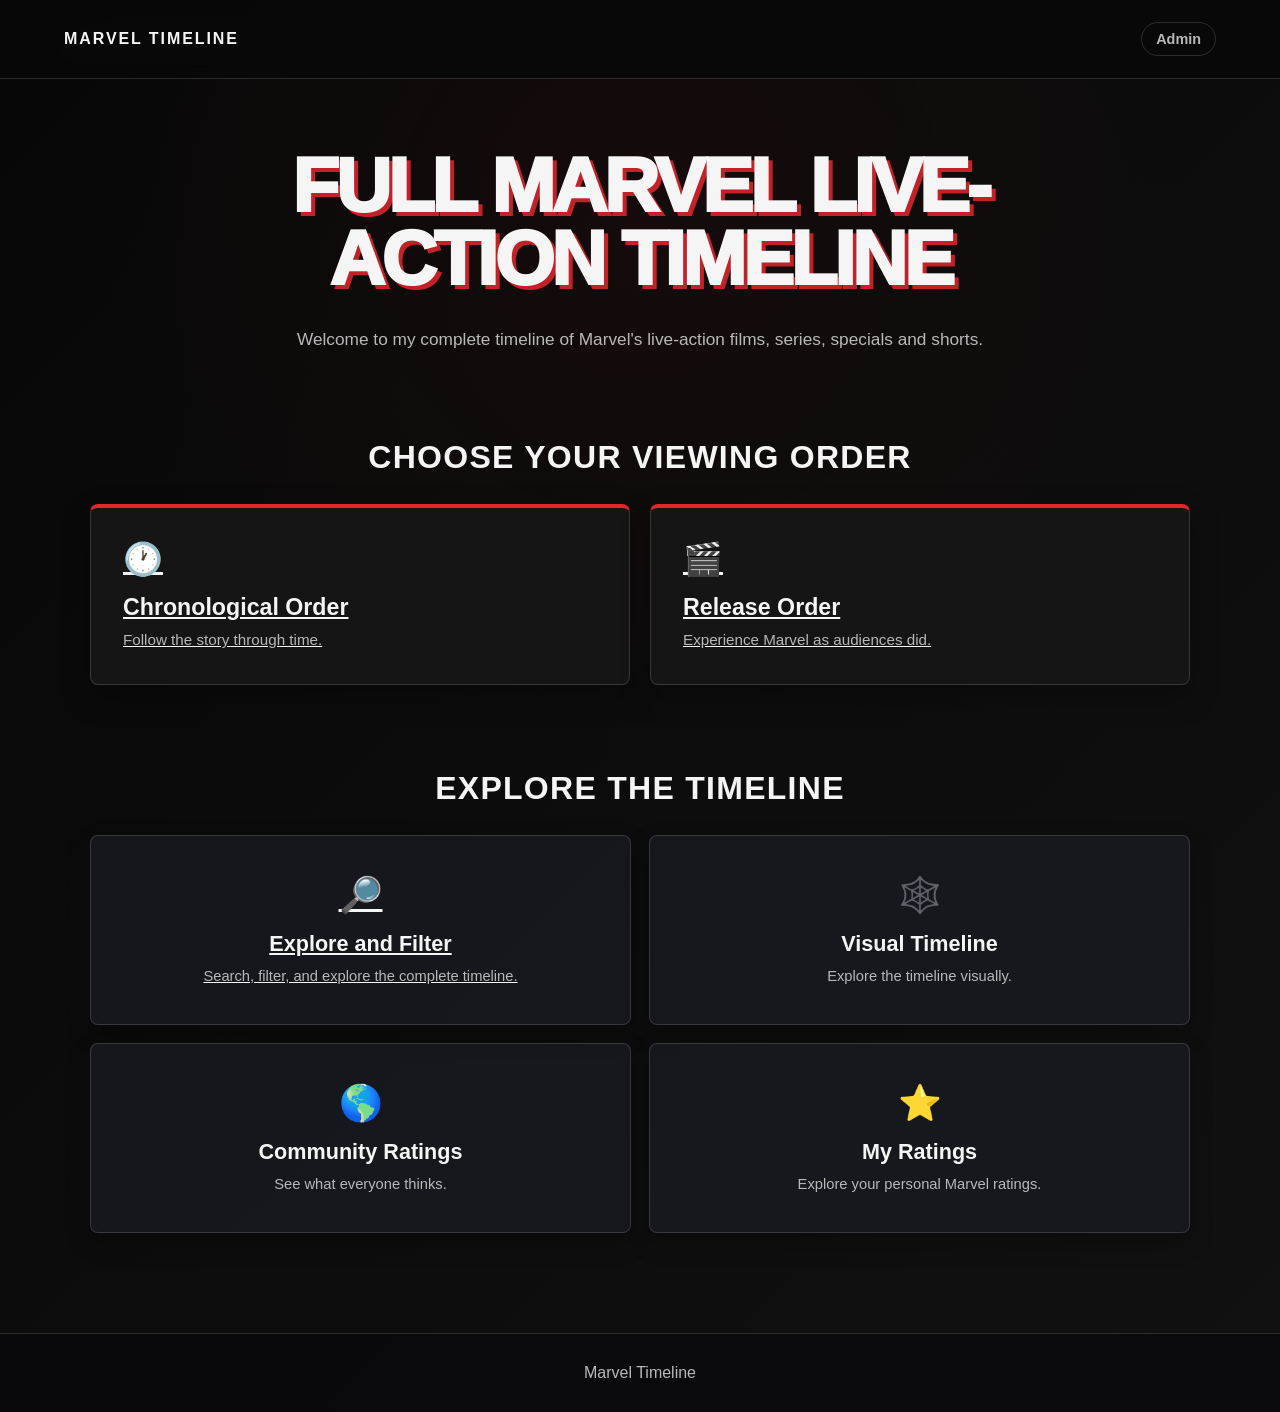
==== index.html @ d2a4a8f6 "Update destination card text and icon" ====
<!DOCTYPE html>
<html lang="en">
<head>
    <meta charset="UTF-8">
    <meta name="viewport" content="width=device-width, initial-scale=1.0">

    <link rel="stylesheet" href="styles.css">

    <title>Full Marvel Live-Action Timeline</title>
</head>

<body>

    <header class="site-header">
        <a href="index.html" class="site-logo">
            MARVEL TIMELINE
        </a>

        <a href="#" class="admin-link">
            Admin
        </a>
    </header>


    <main>

        <!-- Landing page introduction -->

        <section class="landing-intro">

            <h1>
                FULL MARVEL LIVE-ACTION TIMELINE
            </h1>

            <p class="intro-text">
                Welcome to my complete timeline of Marvel's live-action
                films, series, specials and shorts.
            </p>

        </section>


        <!-- Viewing order selection -->

        <section class="order-selection">

            <h2>
                Choose your viewing order
            </h2>

            <div class="order-options">

                <a href="chronological.html" class="order-card">

                    <span class="order-icon">
                        🕐
                    </span>

                    <span class="order-title">
                        Chronological Order
                    </span>

                    <span class="order-description">
                        Follow the story through time.
                    </span>

                </a>


                <a href="release.html" class="order-card">

    <span class="order-icon">
        🎬
    </span>

    <span class="order-title">
        Release Order
    </span>

    <span class="order-description">
        Experience Marvel as audiences did.
    </span>

</a>
            </div>

        </section>


        <!-- Main sections -->

        <section class="destination-section">

            <h2>
                Explore the timeline
            </h2>


            <div class="destination-grid">

                <a href="full-timeline.html" class="destination-card">

    <span class="destination-icon">
        🔎
    </span>

    <span class="destination-title">
        Explore and Filter
    </span>

    <span class="destination-description">
        Search, filter, and explore the complete timeline.
    </span>

</a>

                <button class="destination-card" data-section="visual-timeline">

                    <span class="destination-icon">
                        🕸️
                    </span>

                    <span class="destination-title">
                        Visual Timeline
                    </span>

                    <span class="destination-description">
                        Explore the timeline visually.
                    </span>

                </button>


                <button class="destination-card" data-section="community-ratings">

                    <span class="destination-icon">
                        🌎
                    </span>

                    <span class="destination-title">
                        Community Ratings
                    </span>

                    <span class="destination-description">
                        See what everyone thinks.
                    </span>

                </button>


                <button class="destination-card" data-section="my-ratings">

                    <span class="destination-icon">
                        ⭐
                    </span>

                    <span class="destination-title">
                        My Ratings
                    </span>

                    <span class="destination-description">
                        Explore your personal Marvel ratings.
                    </span>

                </button>

            </div>

        </section>

    </main>


    <footer class="site-footer">

        <p>
            Marvel Timeline
        </p>

    </footer>


    <script src="app.js"></script>

</body>
</html>
---- styles.css ----
/* ============================================================
   MARVEL TIMELINE V2
   COMPLETE LAYOUT RESET
   ============================================================ */


/* ============================================================
   1. GLOBAL VARIABLES
   ============================================================ */

:root {
    --background: #080808;
    --background-light: #111111;
    --panel: #151515;
    --panel-light: #1c1c1c;

    --text: #f5f5f5;
    --muted: #b8b8b8;

    --accent: #e3262e;
    --accent-dark: #a9141b;

    --gold: #f1c75b;

    --border: rgba(255, 255, 255, 0.14);
}


/* ============================================================
   2. RESET
   ============================================================ */

* {
    box-sizing: border-box;
}

html {
    scroll-behavior: smooth;
    background: var(--background);
}

body {
    margin: 0;
    min-height: 100vh;

    font-family:
        Arial,
        Helvetica,
        sans-serif;

    color: var(--text);

    background:
        radial-gradient(
            circle at 50% 15%,
            rgba(120, 20, 25, 0.10),
            transparent 40%
        ),
        linear-gradient(
            135deg,
            #070707,
            #111111
        );

    overflow-x: hidden;
}


/* ============================================================
   3. SUBTLE BACKGROUND TEXTURE
   ============================================================ */

body::before {
    content: "";

    position: fixed;
    inset: 0;

    background-image:
        radial-gradient(
            rgba(255, 255, 255, 0.07) 1px,
            transparent 1px
        );

    background-size: 8px 8px;

    opacity: 0.18;

    pointer-events: none;

    z-index: -2;
}

body::after {
    content: "";

    position: fixed;

    width: 900px;
    height: 900px;

    top: -350px;
    right: -300px;

    background:
        repeating-conic-gradient(
            from 0deg,
            rgba(227, 38, 46, 0.08) 0deg 8deg,
            transparent 8deg 16deg
        );

    border-radius: 50%;

    pointer-events: none;

    z-index: -1;
}


/* ============================================================
   4. HEADER
   ============================================================ */

.site-header {
    width: 100%;

    padding:
        22px
        clamp(24px, 5vw, 80px);

    display: flex;
    align-items: center;
    justify-content: space-between;

    border-bottom: 1px solid var(--border);

    background: rgba(8, 8, 8, 0.88);

    backdrop-filter: blur(10px);
    -webkit-backdrop-filter: blur(10px);
}

.site-logo {
    color: var(--text);

    text-decoration: none;

    font-size: 1rem;
    font-weight: 900;

    letter-spacing: 0.12em;

    transition:
        color 0.2s ease;
}

.site-logo:hover {
    color: var(--accent);
}

.admin-link {
    color: var(--muted);

    text-decoration: none;

    font-size: 0.9rem;
    font-weight: 700;

    padding: 8px 14px;

    border: 1px solid var(--border);
    border-radius: 999px;

    transition:
        background 0.2s ease,
        color 0.2s ease,
        border-color 0.2s ease;
}

.admin-link:hover {
    color: var(--text);

    background: var(--accent);

    border-color: var(--accent);
}


/* ============================================================
   5. MAIN PAGE CONTAINER
   ============================================================ */

main {
    width: min(1100px, calc(100% - 48px));

    margin: 0 auto;

    padding:
        70px
        0
        100px;
}


/* ============================================================
   6. LANDING INTRO
   ============================================================ */

.landing-intro {
    max-width: 900px;

    margin: 0 auto;

    text-align: center;
}

.landing-intro h1 {
    margin: 0;

    font-size:
        clamp(
            2.4rem,
            6vw,
            5.5rem
        );

    line-height: 0.95;

    font-weight: 950;

    letter-spacing: -0.045em;

    text-transform: uppercase;

    text-shadow:
        4px 4px 0 rgba(227, 38, 46, 0.85);
}

.intro-text {
    max-width: 720px;

    margin:
        30px
        auto
        0;

    color: var(--muted);

    font-size: 1.08rem;

    line-height: 1.7;
}


/* ============================================================
   7. SECTION HEADINGS
   ============================================================ */

.order-selection,
.destination-section {
    margin-top: 85px;
}

.order-selection h2,
.destination-section h2 {
    margin:
        0
        0
        28px;

    text-align: center;

    font-size:
        clamp(
            1.5rem,
            3vw,
            2rem
        );

    text-transform: uppercase;

    letter-spacing: 0.04em;
}


/* ============================================================
   8. ORDER OPTIONS
   ============================================================ */

.order-options {
    display: grid;

    grid-template-columns:
        repeat(2, minmax(0, 1fr));

    gap: 20px;
}

.order-card {
    min-height: 180px;

    padding: 32px;

    display: flex;
    flex-direction: column;

    align-items: flex-start;
    justify-content: center;

    text-align: left;

    color: var(--text);

    background: var(--panel);

    border: 1px solid var(--border);
    border-top: 4px solid var(--accent);

    border-radius: 8px;

    cursor: pointer;

    box-shadow:
        0 12px 30px rgba(0, 0, 0, 0.28);

    transition:
        transform 0.2s ease,
        background 0.2s ease,
        border-color 0.2s ease;
}

.order-card:hover {
    transform: translateY(-5px);

    background: var(--panel-light);

    border-color: var(--accent);
}

.order-icon {
    font-size: 2rem;

    margin-bottom: 16px;
}

.order-title {
    font-size: 1.45rem;

    font-weight: 900;
}

.order-description {
    margin-top: 8px;

    color: var(--muted);

    font-size: 0.95rem;

    line-height: 1.5;
}


/* ============================================================
   9. DESTINATION GRID
   ============================================================ */

.destination-grid {
    display: grid;

    grid-template-columns:
        repeat(2, minmax(0, 1fr));

    gap: 18px;
}

.destination-card {
    min-height: 190px;

    padding: 30px;

    display: flex;
    flex-direction: column;

    align-items: center;
    justify-content: center;

    text-align: center;

    color: var(--text);

    background: rgba(23, 25, 32, 0.92);

    border: 1px solid var(--border);

    border-radius: 8px;

    cursor: pointer;

    box-shadow:
        0 10px 25px rgba(0, 0, 0, 0.24);

    transition:
        transform 0.2s ease,
        background 0.2s ease,
        border-color 0.2s ease;
}

.destination-card:hover {
    transform: translateY(-5px);

    background: var(--panel-light);

    border-color:
        rgba(241, 199, 91, 0.7);
}

.destination-icon {
    font-size: 2.2rem;

    margin-bottom: 15px;
}

.destination-title {
    font-size: 1.35rem;

    font-weight: 900;
}

.destination-description {
    margin-top: 8px;

    color: var(--muted);

    font-size: 0.92rem;

    line-height: 1.5;
}


/* ============================================================
   10. TIMELINE ENTRY
   ============================================================ */

/*
   DESKTOP:
   ┌─────────────────┬─────────────────────────────┐
   │                 │ TITLE                       │
   │     POSTER      │ SET                          │
   │                 │ RELEASED                     │
   │                 │ STUDIO • UNIVERSE            │
   │                 │ RATING                       │
   │                 │ OVERVIEW BUTTON              │
   └─────────────────┴─────────────────────────────┘

   MOBILE:
   TITLE
   POSTER
   INFO
   GAP
   TITLE
   POSTER
   INFO
*/


.timeline-entry {
    width: 100%;
    display: grid;

    grid-template-columns: 220px minmax(0, 1fr);
    grid-template-rows: auto auto;

    column-gap: 55px;

    align-items: start;
    align-content: start;

    margin-bottom: 75px;
}


/* ============================================================
   11. TIMELINE TITLE
   ============================================================ */

.timeline-title {
    grid-column: 2;
    grid-row: 1;

    margin: 0 0 16px;

    font-size:
        clamp(
            1.7rem,
            3vw,
            2.2rem
        );

    line-height: 1.1;

    font-weight: 700;
}


/* ============================================================
   12. TIMELINE POSTER
   ============================================================ */

.timeline-entry .timeline-poster {
    grid-column: 1;
    grid-row: 1 / span 2;

    width: 220px;
    max-width: 220px;

    height: auto;

    display: block;

    margin: 0;

    border-radius: 6px;

    box-shadow:
        0 10px 30px rgba(0, 0, 0, 0.45);

    object-fit: cover;
}


/* ============================================================
   13. TIMELINE INFO
   ============================================================ */

.timeline-entry .timeline-info {
    grid-column: 2;
    grid-row: 2;

    width: 100%;

    margin: 0;

    min-width: 0;
}


/* ============================================================
   14. TIMELINE META / INFORMATION
   ============================================================ */

.timeline-info p {
    margin: 0 0 14px;

    color: var(--text);

    font-size: 1rem;

    line-height: 1.45;
}

.timeline-info strong {
    color: var(--text);
}


/* ============================================================
   15. RATING
   ============================================================ */

.timeline-rating {
    display: flex;

    align-items: center;

    gap: 8px;

    margin:
        8px
        0
        16px;

    font-size: 1rem;
}

.timeline-rating .star,
.timeline-rating span:first-child {
    color: var(--gold);
}


/* ============================================================
   16. OVERVIEW BUTTON
   ============================================================ */

.overview-toggle {
    display: inline-flex;

    align-items: center;

    gap: 5px;

    padding:
        7px
        12px;

    margin-top: 2px;

    color: var(--text);

    background: transparent;

    border:
        1px solid
        rgba(255, 255, 255, 0.25);

    border-radius: 6px;

    font-size: 14px;

    cursor: pointer;

    transition:
        background 0.2s ease,
        border-color 0.2s ease,
        transform 0.2s ease;
}

.overview-toggle:hover {
    background:
        rgba(255, 255, 255, 0.08);

    border-color:
        rgba(255, 255, 255, 0.6);
}

.overview-toggle:active {
    transform: scale(0.97);
}


/* ============================================================
   17. OVERVIEW / DESCRIPTION
   ============================================================ */

/*
   The overview must NOT occupy space until opened.

   These selectors cover the common overview containers
   used by the timeline without changing the JavaScript.
*/

.timeline-overview,
.overview,
.overview-content,
.timeline-description {
    margin-top: 14px;

    color: var(--muted);

    font-size: 0.95rem;

    line-height: 1.55;
}


/*
   If the overview uses the HTML hidden attribute,
   keep it hidden.
*/

.timeline-overview[hidden],
.overview[hidden],
.overview-content[hidden],
.timeline-description[hidden] {
    display: none;
}


/* ============================================================
   18. FOOTER
   ============================================================ */

.site-footer {
    padding:
        30px
        20px;

    text-align: center;

    color: var(--muted);

    border-top:
        1px solid
        var(--border);

    background:
        rgba(8, 9, 13, 0.75);
}

.site-footer p {
    margin: 0;
}


/* ============================================================
   19. GENERAL IMAGE SAFETY
   ============================================================ */

img {
    max-width: 100%;
}


/* Full Timeline spacing */

.full-timeline-content {
    margin-top: 40px;
}

.timeline-switch {
    display: flex;
    gap: 10px;
    margin-top: 18px;
}

.timeline-switch button {
    background: transparent;
    color: var(--text);

    border: 1px solid var(--border);
    border-radius: 8px;

    padding: 8px 14px;

    font-size: 1rem;
    font-family: inherit;

    cursor: pointer;

    transition:
        background 0.2s ease,
        color 0.2s ease,
        border-color 0.2s ease;
}

.timeline-switch button:hover {
    background: var(--accent);
    color: var(--text);
    border-color: var(--accent);
}

/* ============================================================
   20. TABLET
   ============================================================ */

@media (max-width: 900px) {

    main {
        width:
            min(
                100% - 40px,
                760px
            );

        padding:
            55px
            0
            80px;
    }

    .timeline-entry {
        grid-template-columns:
            190px
            minmax(0, 1fr);

        column-gap: 35px;
    }

    .timeline-entry .timeline-poster {
        width: 190px;
        max-width: 190px;
    }

}


/* ============================================================
   21. MOBILE
   ============================================================ */

@media (max-width: 700px) {

    /*
       MOBILE IS COMPLETELY SEPARATE FROM DESKTOP.

       We intentionally destroy the desktop two-column
       structure here instead of trying to shrink it.
    */

    .site-header {
        padding:
            18px
            5%;
    }

    .site-logo {
        font-size: 0.9rem;
    }

    .admin-link {
        font-size: 0.8rem;

        padding:
            7px
            11px;
    }


    /* ---------------- MAIN ---------------- */

    main {
        width: 100%;

        padding:
            55px
            7%
            80px;
    }


    /* ---------------- INTRO ---------------- */

    .landing-intro {
        width: 100%;
    }

    .landing-intro h1 {
        font-size:
            clamp(
                2.2rem,
                12vw,
                4rem
            );
    }

    .intro-text {
        font-size: 1rem;

        line-height: 1.6;
    }


    /* ---------------- SECTIONS ---------------- */

    .order-selection,
    .destination-section {
        margin-top: 60px;
    }


    /* ---------------- CARDS ---------------- */

    .order-options,
    .destination-grid {
        grid-template-columns: 1fr;
    }


    /* ---------------- TIMELINE ---------------- */

    .timeline-entry {
        display: flex;

        flex-direction: column;

        width: 100%;

        gap: 0;

        margin-bottom: 90px;
    }


    /*
       TITLE FIRST
    */

    .timeline-title {
        order: 1;

        width: 100%;

        margin:
            0
            0
            24px;

        font-size:
            clamp(
                1.6rem,
                7vw,
                2rem
            );

        line-height: 1.1;
    }


    /*
       POSTER SECOND
    */

    .timeline-entry .timeline-poster {
        order: 2;

        width: min(
            260px,
            100%
        );

        max-width: 260px;

        height: auto;

        margin:
            0
            auto
            28px;
    }


    /*
       INFO THIRD
    */

    .timeline-entry .timeline-info {
        order: 3;

        width: 100%;

        margin: 0;
    }


    /*
       Keep the information readable on phones.
    */

    .timeline-info p {
        font-size: 1rem;

        line-height: 1.5;

        margin-bottom: 14px;
    }


    /*
       Overview stays underneath the button when opened.
    */

    .overview-toggle {
        margin-top: 2px;
    }


    /*
       Make sure nothing from the desktop grid
       can create horizontal overflow.
    */

    .timeline-entry,
    .timeline-title,
    .timeline-info {
        min-width: 0;

        max-width: 100%;
    }

}


/* ============================================================
   22. SMALL MOBILE
   ============================================================ */

@media (max-width: 450px) {

    main {
        padding:
            45px
            6%
            70px;
    }

    .site-header {
        padding:
            16px
            6%;
    }

    .landing-intro h1 {
        font-size:
            clamp(
                2rem,
                12vw,
                3.2rem
            );
    }

    .timeline-entry {
        margin-bottom: 80px;
    }

    .timeline-entry .timeline-poster {
        width: 240px;
        max-width: 85vw;
    }

    .timeline-title {
        font-size: 1.55rem;
    }

}


/* ============================================================
   23. VERY SMALL SCREENS
   ============================================================ */

@media (max-width: 360px) {

    main {
        padding-left: 5%;
        padding-right: 5%;
    }

    .timeline-entry .timeline-poster {
        width: 220px;
    }

    .timeline-title {
        font-size: 1.45rem;
    }

}


/* ============================================================
   24. ACCESSIBILITY
   ============================================================ */

button:focus-visible,
a:focus-visible {
    outline:
        2px solid
        var(--accent);

    outline-offset: 3px;
}


/* ============================================================
   25. REDUCE MOTION
   ============================================================ */

@media (prefers-reduced-motion: reduce) {

    *,
    *::before,
    *::after {
        scroll-behavior: auto !important;

        transition: none !important;

        animation: none !important;
    }

}
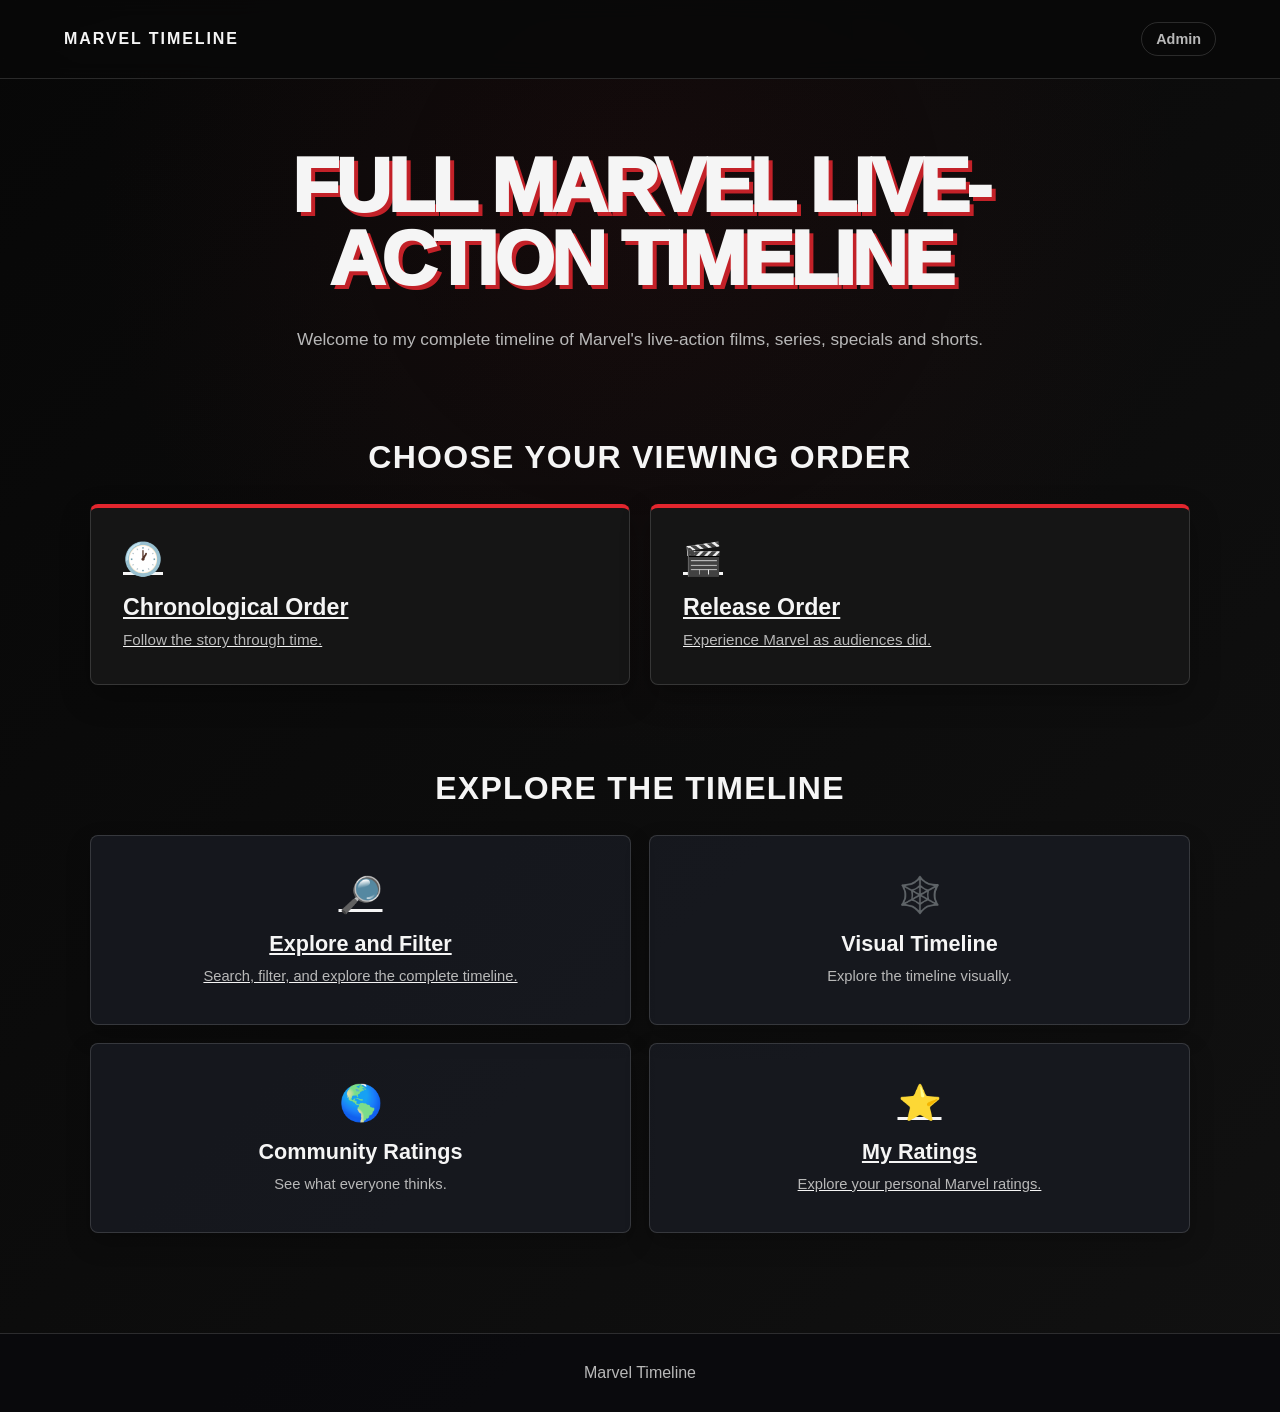
==== commit de8fa153: "Refactor button to link for My Ratings section" ====
--- a/index.html
+++ b/index.html
@@ -148,23 +148,21 @@
                 </button>
 
 
-                <button class="destination-card" data-section="my-ratings">
+                <a href="my-ratings.html" class="destination-card">
 
-                    <span class="destination-icon">
-                        ⭐
-                    </span>
+    <span class="destination-icon">
+        ⭐
+    </span>
 
-                    <span class="destination-title">
-                        My Ratings
-                    </span>
+    <span class="destination-title">
+        My Ratings
+    </span>
 
-                    <span class="destination-description">
-                        Explore your personal Marvel ratings.
-                    </span>
+    <span class="destination-description">
+        Explore your personal Marvel ratings.
+    </span>
 
-                </button>
-
-            </div>
+</a>
 
         </section>
 
--- a/styles.css
+++ b/styles.css
@@ -467,7 +467,7 @@
     width: 100%;
     display: grid;
 
-    grid-template-columns: 220px minmax(0, 1fr);
+    grid-template-columns: 360px minmax(0, 1fr);
     grid-template-rows: auto auto;
 
     column-gap: 55px;
@@ -510,8 +510,8 @@
     grid-column: 1;
     grid-row: 1 / span 2;
 
-    width: 220px;
-    max-width: 220px;
+    width: 360px;
+    max-width: 360px;
 
     height: auto;
 
@@ -711,7 +711,10 @@
 }
 
 
-/* Full Timeline spacing */
+
+/* ============================================================
+   FULL TIMELINE
+   ============================================================ */
 
 .full-timeline-content {
     margin-top: 40px;
@@ -724,55 +727,196 @@
 }
 
 .timeline-switch button {
+    height: 58px;
+    padding: 0 22px;
+    background: #111111;
+    color: #ffffff;
+    border: 1px solid #444444;
+    border-radius: 14px;
+    font-size: 18px;
+    font-family: inherit;
+    font-weight: 600;
+    cursor: pointer;
+    transition: background 0.2s ease, border-color 0.2s ease, box-shadow 0.2s ease;
+}
+
+.timeline-switch button:hover {
+    background: #9b4dff;
+    border-color: #9b4dff;
+    box-shadow: 0 0 12px rgba(155, 77, 255, 0.15);
+}
+
+/* Search and filters */
+.timeline-search,
+.timeline-filter {
+    display: inline-flex;
+    flex-direction: column;
+    gap: 8px;
+    margin-top: 20px;
+    margin-right: 14px;
+    vertical-align: top;
+}
+
+.timeline-search label,
+.timeline-filter label {
+    font-size: 18px;
+    color: #ffffff;
+}
+
+.timeline-search input,
+.timeline-filter select {
+    height: 58px;
+    box-sizing: border-box;
+    padding: 0 18px;
+    background: #111111;
+    color: #ffffff;
+    border: 1px solid #444444;
+    border-radius: 14px;
+    font-size: 18px;
+    font-family: inherit;
+    outline: none;
+    transition: border-color 0.2s ease, box-shadow 0.2s ease;
+}
+
+.timeline-search input {
+    width: 360px;
+    cursor: text;
+}
+
+.timeline-filter select {
+    width: 270px;
+    cursor: pointer;
+}
+
+.timeline-search input::placeholder {
+    color: #999999;
+}
+
+.timeline-search input:focus,
+.timeline-filter select:focus {
+    border-color: #9b4dff;
+    box-shadow: 0 0 0 2px rgba(155, 77, 255, 0.15);
+}
+
+/* Results count */
+#timeline-count {
+    margin-top: 28px;
+    margin-bottom: 18px;
+    font-size: 20px;
+    color: #ffffff;
+}
+
+#timeline-count::after {
+    content: "";
+    display: block;
+    width: 100%;
+    height: 2px;
+    margin-top: 22px;
+    background: #9b4dff;
+}
+
+/* Desktop timeline */
+.timeline-entry {
+    width: 100%;
+    display: grid;
+    grid-template-columns: 360px minmax(0, 1fr);
+    grid-template-rows: auto 1fr;
+    column-gap: 65px;
+    margin-top: 32px;
+    margin-bottom: 55px;
+    align-items: start;
+}
+
+.timeline-entry .timeline-poster {
+    grid-column: 1;
+    grid-row: 1 / 3;
+    width: 360px;
+    max-width: 360px;
+    height: auto;
+    display: block;
+    margin: 0;
+    border-radius: 14px;
+    box-shadow: 0 10px 30px rgba(0, 0, 0, 0.45);
+    object-fit: cover;
+}
+
+.timeline-title {
+    grid-column: 2;
+    grid-row: 1;
+    margin: 8px 0 30px;
+    font-size: 42px;
+    line-height: 1.1;
+    font-weight: 700;
+    color: #ffffff;
+}
+
+.timeline-info {
+    grid-column: 2;
+    grid-row: 2;
+    width: 100%;
+    min-width: 0;
+    margin: 0;
+    font-size: 20px;
+    color: #ffffff;
+}
+
+.timeline-info p {
+    margin: 0 0 16px;
+    line-height: 1.45;
+}
+
+/* Overview */
+.overview-toggle {
+    display: inline-flex;
+    align-items: center;
+    gap: 5px;
+    padding: 11px 24px;
+    margin-top: -4px;
     background: transparent;
-    color: var(--text);
-
-    border: 1px solid var(--border);
-    border-radius: 8px;
-
-    padding: 8px 14px;
-
-    font-size: 1rem;
+    color: #b56cff;
+    border: 1px solid #9b4dff;
+    border-radius: 12px;
+    font-size: 18px;
     font-family: inherit;
-
     cursor: pointer;
-
-    transition:
-        background 0.2s ease,
-        color 0.2s ease,
-        border-color 0.2s ease;
-}
-
-.timeline-switch button:hover {
-    background: var(--accent);
-    color: var(--text);
-    border-color: var(--accent);
-}
-
-/* ============================================================
-   20. TABLET
-   ============================================================ */
-
+    transition: background 0.2s ease, color 0.2s ease, box-shadow 0.2s ease;
+}
+
+.overview-toggle:hover {
+    background: rgba(155, 77, 255, 0.12);
+    box-shadow: 0 0 12px rgba(155, 77, 255, 0.15);
+}
+
+.overview-toggle:active {
+    transform: scale(0.97);
+}
+
+.timeline-overview,
+.overview,
+.overview-content,
+.timeline-description {
+    margin-top: 14px;
+    color: var(--muted);
+    font-size: 0.95rem;
+    line-height: 1.55;
+}
+
+.timeline-overview[hidden],
+.overview[hidden],
+.overview-content[hidden],
+.timeline-description[hidden] {
+    display: none;
+}
+
+/* Tablet */
 @media (max-width: 900px) {
-
     main {
-        width:
-            min(
-                100% - 40px,
-                760px
-            );
-
-        padding:
-            55px
-            0
-            80px;
+        width: min(100% - 40px, 760px);
+        padding: 55px 0 80px;
     }
 
     .timeline-entry {
-        grid-template-columns:
-            190px
-            minmax(0, 1fr);
-
+        grid-template-columns: 190px minmax(0, 1fr);
         column-gap: 35px;
     }
 
@@ -780,27 +924,12 @@
         width: 190px;
         max-width: 190px;
     }
-
-}
-
-
-/* ============================================================
-   21. MOBILE
-   ============================================================ */
-
+}
+
+/* Mobile */
 @media (max-width: 700px) {
-
-    /*
-       MOBILE IS COMPLETELY SEPARATE FROM DESKTOP.
-
-       We intentionally destroy the desktop two-column
-       structure here instead of trying to shrink it.
-    */
-
     .site-header {
-        padding:
-            18px
-            5%;
+        padding: 18px 5%;
     }
 
     .site-logo {
@@ -809,203 +938,105 @@
 
     .admin-link {
         font-size: 0.8rem;
-
-        padding:
-            7px
-            11px;
-    }
-
-
-    /* ---------------- MAIN ---------------- */
+        padding: 7px 11px;
+    }
 
     main {
         width: 100%;
-
-        padding:
-            55px
-            7%
-            80px;
-    }
-
-
-    /* ---------------- INTRO ---------------- */
+        padding: 55px 7% 80px;
+    }
 
     .landing-intro {
         width: 100%;
     }
 
     .landing-intro h1 {
-        font-size:
-            clamp(
-                2.2rem,
-                12vw,
-                4rem
-            );
+        font-size: clamp(2.2rem, 12vw, 4rem);
     }
 
     .intro-text {
         font-size: 1rem;
-
         line-height: 1.6;
     }
-
-
-    /* ---------------- SECTIONS ---------------- */
 
     .order-selection,
     .destination-section {
         margin-top: 60px;
     }
 
-
-    /* ---------------- CARDS ---------------- */
-
     .order-options,
     .destination-grid {
         grid-template-columns: 1fr;
     }
 
-
-    /* ---------------- TIMELINE ---------------- */
+    .timeline-search,
+    .timeline-filter {
+        display: flex;
+        width: 100%;
+        margin-right: 0;
+    }
+
+    .timeline-search input,
+    .timeline-filter select {
+        width: 100%;
+    }
 
     .timeline-entry {
         display: flex;
-
         flex-direction: column;
-
         width: 100%;
-
         gap: 0;
-
         margin-bottom: 90px;
     }
-
-
-    /*
-       TITLE FIRST
-    */
 
     .timeline-title {
         order: 1;
-
         width: 100%;
-
-        margin:
-            0
-            0
-            24px;
-
-        font-size:
-            clamp(
-                1.6rem,
-                7vw,
-                2rem
-            );
-
+        margin: 0 0 24px;
+        font-size: clamp(1.6rem, 7vw, 2rem);
         line-height: 1.1;
     }
-
-
-    /*
-       POSTER SECOND
-    */
 
     .timeline-entry .timeline-poster {
         order: 2;
-
-        width: min(
-            260px,
-            100%
-        );
-
+        width: min(260px, 100%);
         max-width: 260px;
-
         height: auto;
-
-        margin:
-            0
-            auto
-            28px;
-    }
-
-
-    /*
-       INFO THIRD
-    */
+        margin: 0 auto 28px;
+    }
 
     .timeline-entry .timeline-info {
         order: 3;
-
         width: 100%;
-
         margin: 0;
     }
-
-
-    /*
-       Keep the information readable on phones.
-    */
 
     .timeline-info p {
         font-size: 1rem;
-
         line-height: 1.5;
-
         margin-bottom: 14px;
     }
-
-
-    /*
-       Overview stays underneath the button when opened.
-    */
-
-    .overview-toggle {
-        margin-top: 2px;
-    }
-
-
-    /*
-       Make sure nothing from the desktop grid
-       can create horizontal overflow.
-    */
 
     .timeline-entry,
     .timeline-title,
     .timeline-info {
         min-width: 0;
-
         max-width: 100%;
     }
-
-}
-
-
-/* ============================================================
-   22. SMALL MOBILE
-   ============================================================ */
-
+}
+
+/* Small mobile */
 @media (max-width: 450px) {
-
     main {
-        padding:
-            45px
-            6%
-            70px;
+        padding: 45px 6% 70px;
     }
 
     .site-header {
-        padding:
-            16px
-            6%;
+        padding: 16px 6%;
     }
 
     .landing-intro h1 {
-        font-size:
-            clamp(
-                2rem,
-                12vw,
-                3.2rem
-            );
+        font-size: clamp(2rem, 12vw, 3.2rem);
     }
 
     .timeline-entry {
@@ -1020,16 +1051,10 @@
     .timeline-title {
         font-size: 1.55rem;
     }
-
-}
-
-
-/* ============================================================
-   23. VERY SMALL SCREENS
-   ============================================================ */
-
+}
+
+/* Very small screens */
 @media (max-width: 360px) {
-
     main {
         padding-left: 5%;
         padding-right: 5%;
@@ -1042,38 +1067,21 @@
     .timeline-title {
         font-size: 1.45rem;
     }
-
-}
-
-
-/* ============================================================
-   24. ACCESSIBILITY
-   ============================================================ */
-
+}
+
+/* Accessibility */
 button:focus-visible,
 a:focus-visible {
-    outline:
-        2px solid
-        var(--accent);
-
+    outline: 2px solid var(--accent);
     outline-offset: 3px;
 }
 
-
-/* ============================================================
-   25. REDUCE MOTION
-   ============================================================ */
-
 @media (prefers-reduced-motion: reduce) {
-
     *,
     *::before,
     *::after {
         scroll-behavior: auto !important;
-
         transition: none !important;
-
         animation: none !important;
     }
-
-}
+}
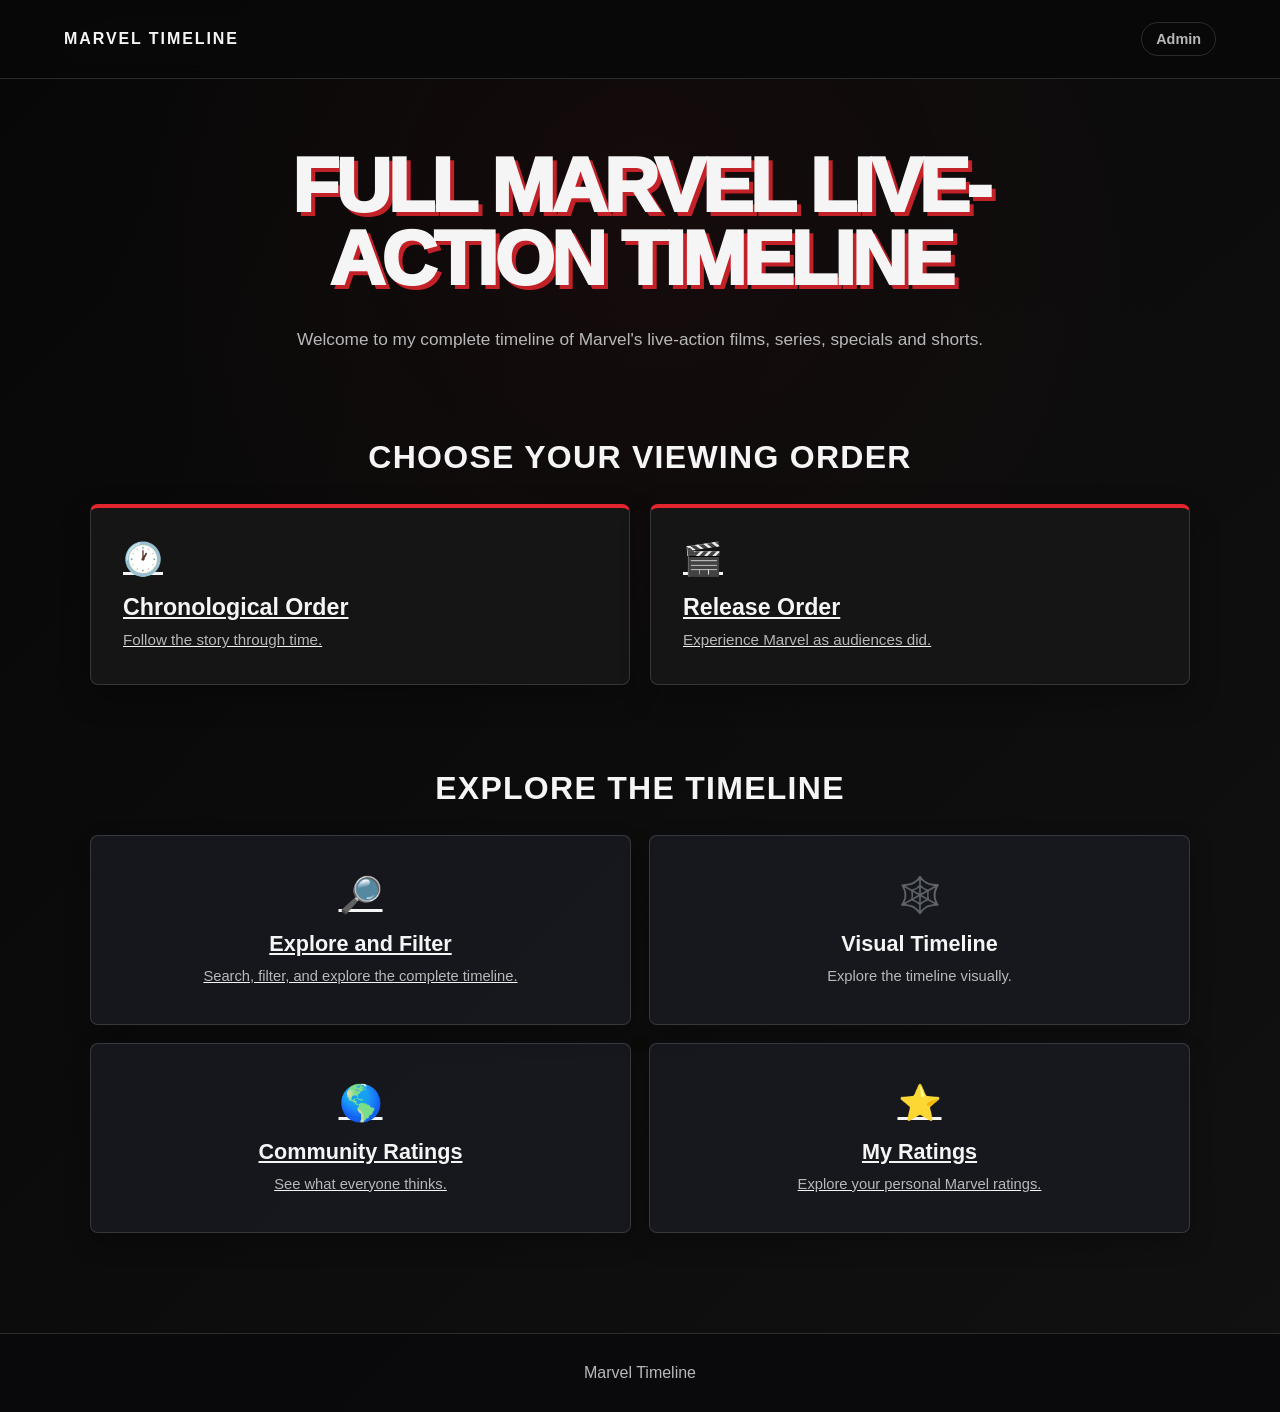
==== commit 1957a98e: "Refactor button to anchor tag for community ratings" ====
--- a/index.html
+++ b/index.html
@@ -131,21 +131,21 @@
                 </button>
 
 
-                <button class="destination-card" data-section="community-ratings">
+                <a href="community-ratings.html" class="destination-card">
 
-                    <span class="destination-icon">
-                        🌎
-                    </span>
+    <span class="destination-icon">
+        🌎
+    </span>
 
-                    <span class="destination-title">
-                        Community Ratings
-                    </span>
+    <span class="destination-title">
+        Community Ratings
+    </span>
 
-                    <span class="destination-description">
-                        See what everyone thinks.
-                    </span>
+    <span class="destination-description">
+        See what everyone thinks.
+    </span>
 
-                </button>
+</a>
 
 
                 <a href="my-ratings.html" class="destination-card">
--- a/styles.css
+++ b/styles.css
@@ -1085,3 +1085,184 @@
         animation: none !important;
     }
 }
+
+
+/* ============================================================
+   MY RATINGS
+   ============================================================ */
+
+.ratings-page {
+    width: 100%;
+}
+
+.ratings-summary {
+    display: flex;
+    gap: 20px;
+    margin: 35px 0;
+}
+
+.rating-stat {
+    padding: 22px 30px;
+    background: #111111;
+    border: 1px solid #444444;
+    border-radius: 14px;
+}
+
+.rating-stat span {
+    display: block;
+    font-size: 28px;
+    font-weight: 700;
+}
+
+.rating-stat small {
+    display: block;
+    margin-top: 6px;
+    color: var(--muted);
+}
+
+.ratings-controls {
+    display: flex;
+    flex-wrap: wrap;
+    gap: 15px;
+    margin-bottom: 40px;
+}
+
+.ratings-search,
+.ratings-filter,
+.ratings-sort {
+    display: flex;
+    flex-direction: column;
+    gap: 8px;
+}
+
+.ratings-search input,
+.ratings-filter select,
+.ratings-sort select {
+    height: 52px;
+    padding: 0 16px;
+
+    background: #111111;
+    color: #ffffff;
+
+    border: 1px solid #444444;
+    border-radius: 12px;
+
+    font-size: 16px;
+    font-family: inherit;
+}
+
+.ratings-search input {
+    width: 320px;
+}
+
+.ratings-filter select,
+.ratings-sort select {
+    width: 220px;
+}
+
+/* Rating cards */
+
+.ratings-content {
+    display: flex;
+    flex-direction: column;
+    gap: 24px;
+}
+
+.rating-card {
+    display: flex;
+    align-items: center;
+    gap: 30px;
+
+    padding: 22px;
+
+    background: #111111;
+    border: 1px solid #333333;
+    border-radius: 16px;
+}
+
+.rating-poster {
+    width: 150px;
+    height: 225px;
+
+    flex-shrink: 0;
+
+    object-fit: cover;
+    border-radius: 10px;
+}
+
+.rating-details {
+    display: flex;
+    flex-direction: column;
+    justify-content: center;
+}
+
+.rating-details h2 {
+    margin: 0 0 10px;
+
+    font-size: 30px;
+}
+
+.rating-details p {
+    margin: 0 0 20px;
+    color: var(--muted);
+}
+
+.rating-display {
+    display: flex;
+    flex-direction: column;
+    gap: 5px;
+}
+
+.rating-stars {
+    font-size: 30px;
+    letter-spacing: 3px;
+}
+
+.rating-number {
+    font-size: 18px;
+    font-weight: 600;
+}
+
+.ratings-empty {
+    color: var(--muted);
+}
+
+/* Mobile */
+
+@media (max-width: 700px) {
+
+    .ratings-summary {
+        display: grid;
+        grid-template-columns: 1fr;
+    }
+
+    .ratings-controls {
+        flex-direction: column;
+    }
+
+    .ratings-search input,
+    .ratings-filter select,
+    .ratings-sort select {
+        width: 100%;
+    }
+
+    .rating-card {
+        gap: 18px;
+        padding: 16px;
+    }
+
+    .rating-poster {
+        width: 100px;
+        height: 150px;
+    }
+
+    .rating-details h2 {
+        font-size: 20px;
+    }
+
+    .rating-stars {
+        font-size: 20px;
+        letter-spacing: 1px;
+    }
+
+}
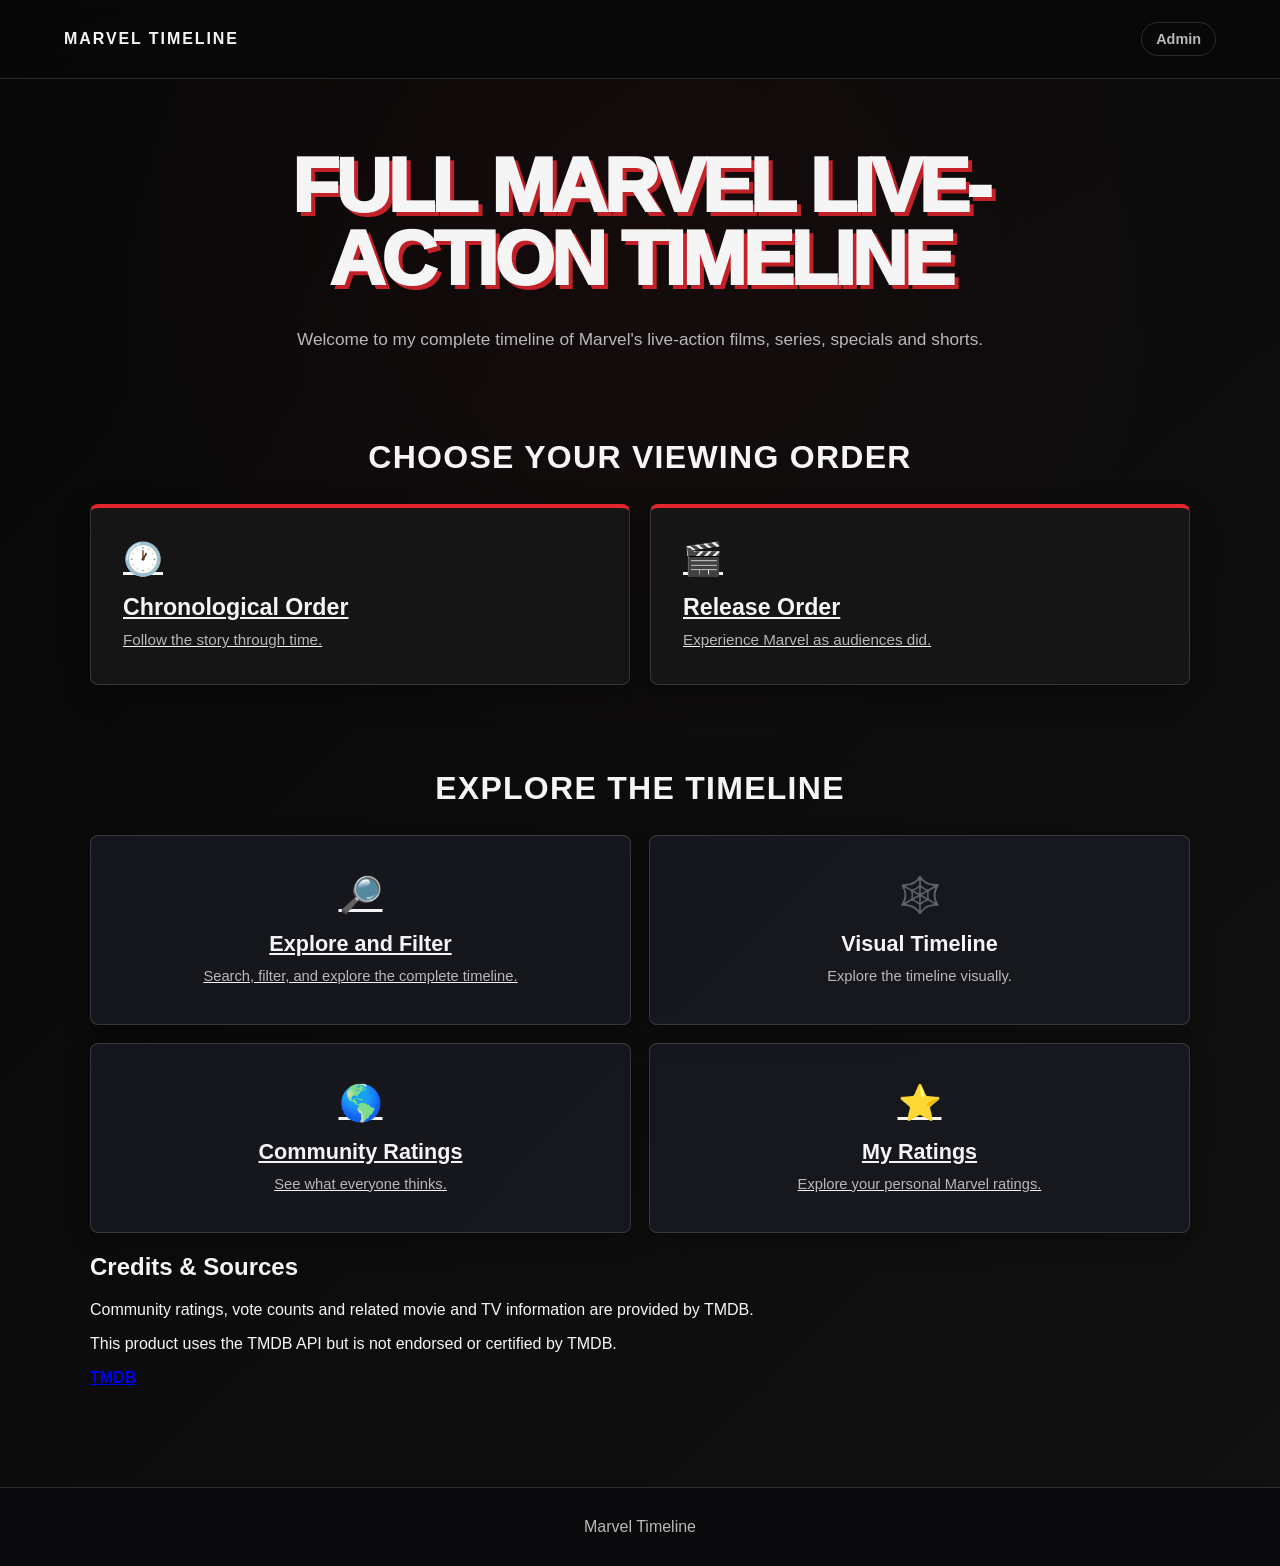
==== commit 8bbfdeae: "Refactor HTML structure for better readability" ====
--- a/index.html
+++ b/index.html
@@ -69,19 +69,20 @@
 
                 <a href="release.html" class="order-card">
 
-    <span class="order-icon">
-        🎬
-    </span>
-
-    <span class="order-title">
-        Release Order
-    </span>
-
-    <span class="order-description">
-        Experience Marvel as audiences did.
-    </span>
-
-</a>
+                    <span class="order-icon">
+                        🎬
+                    </span>
+
+                    <span class="order-title">
+                        Release Order
+                    </span>
+
+                    <span class="order-description">
+                        Experience Marvel as audiences did.
+                    </span>
+
+                </a>
+
             </div>
 
         </section>
@@ -100,21 +101,25 @@
 
                 <a href="full-timeline.html" class="destination-card">
 
-    <span class="destination-icon">
-        🔎
-    </span>
-
-    <span class="destination-title">
-        Explore and Filter
-    </span>
-
-    <span class="destination-description">
-        Search, filter, and explore the complete timeline.
-    </span>
-
-</a>
-
-                <button class="destination-card" data-section="visual-timeline">
+                    <span class="destination-icon">
+                        🔎
+                    </span>
+
+                    <span class="destination-title">
+                        Explore and Filter
+                    </span>
+
+                    <span class="destination-description">
+                        Search, filter, and explore the complete timeline.
+                    </span>
+
+                </a>
+
+
+                <button
+                    class="destination-card"
+                    data-section="visual-timeline"
+                >
 
                     <span class="destination-icon">
                         🕸️
@@ -131,38 +136,81 @@
                 </button>
 
 
-                <a href="community-ratings.html" class="destination-card">
-
-    <span class="destination-icon">
-        🌎
-    </span>
-
-    <span class="destination-title">
-        Community Ratings
-    </span>
-
-    <span class="destination-description">
-        See what everyone thinks.
-    </span>
-
-</a>
-
-
-                <a href="my-ratings.html" class="destination-card">
-
-    <span class="destination-icon">
-        ⭐
-    </span>
-
-    <span class="destination-title">
-        My Ratings
-    </span>
-
-    <span class="destination-description">
-        Explore your personal Marvel ratings.
-    </span>
-
-</a>
+                <a
+                    href="community-ratings.html"
+                    class="destination-card"
+                >
+
+                    <span class="destination-icon">
+                        🌎
+                    </span>
+
+                    <span class="destination-title">
+                        Community Ratings
+                    </span>
+
+                    <span class="destination-description">
+                        See what everyone thinks.
+                    </span>
+
+                </a>
+
+
+                <a
+                    href="my-ratings.html"
+                    class="destination-card"
+                >
+
+                    <span class="destination-icon">
+                        ⭐
+                    </span>
+
+                    <span class="destination-title">
+                        My Ratings
+                    </span>
+
+                    <span class="destination-description">
+                        Explore your personal Marvel ratings.
+                    </span>
+
+                </a>
+
+            </div>
+
+        </section>
+
+
+        <!-- Credits & Sources -->
+
+        <section class="credits-section">
+
+            <h2>
+                Credits & Sources
+            </h2>
+
+            <div class="credit-item">
+
+                <p>
+                    Community ratings, vote counts and related movie
+                    and TV information are provided by TMDB.
+                </p>
+
+                <p>
+                    This product uses the TMDB API but is not endorsed
+                    or certified by TMDB.
+                </p>
+
+                <a
+                    href="https://www.themoviedb.org/"
+                    target="_blank"
+                    rel="noopener noreferrer"
+                    class="tmdb-credit"
+                    aria-label="Visit The Movie Database"
+                >
+                    <strong>TMDB</strong>
+                </a>
+
+            </div>
 
         </section>
 
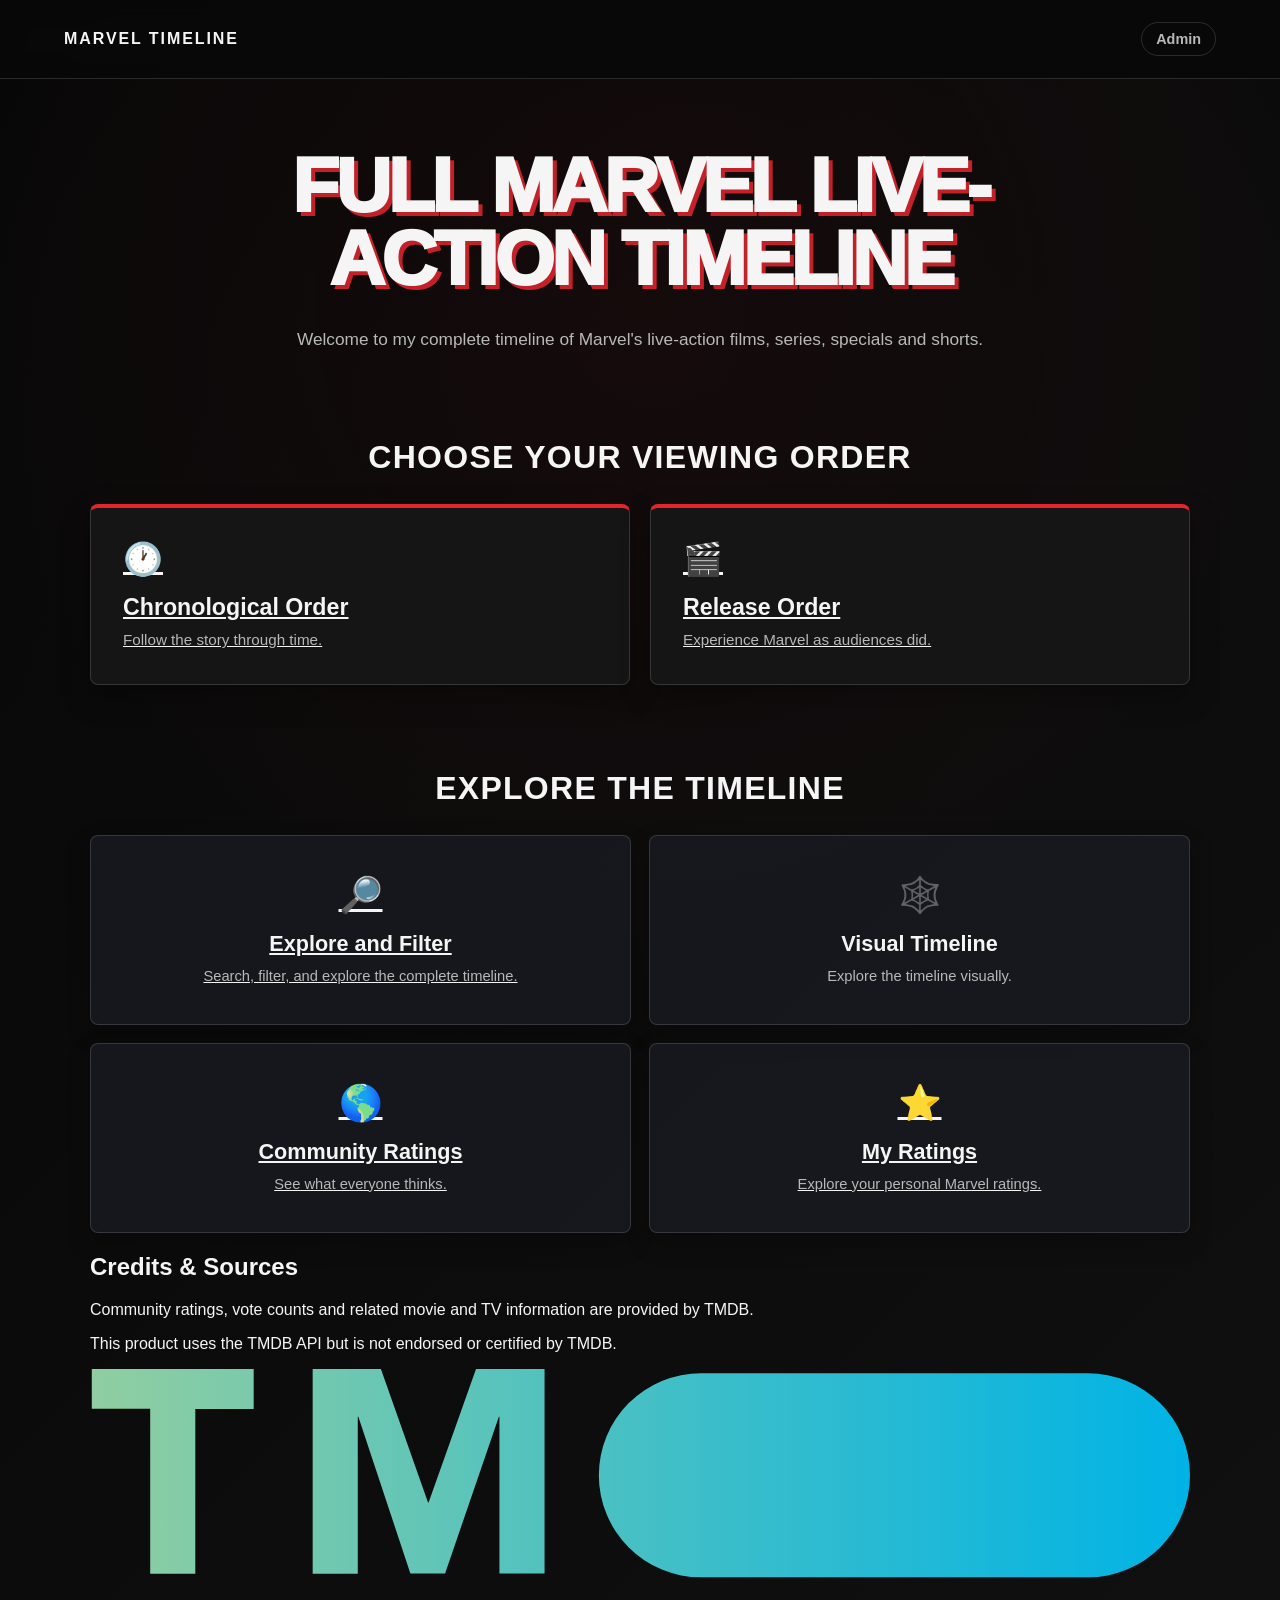
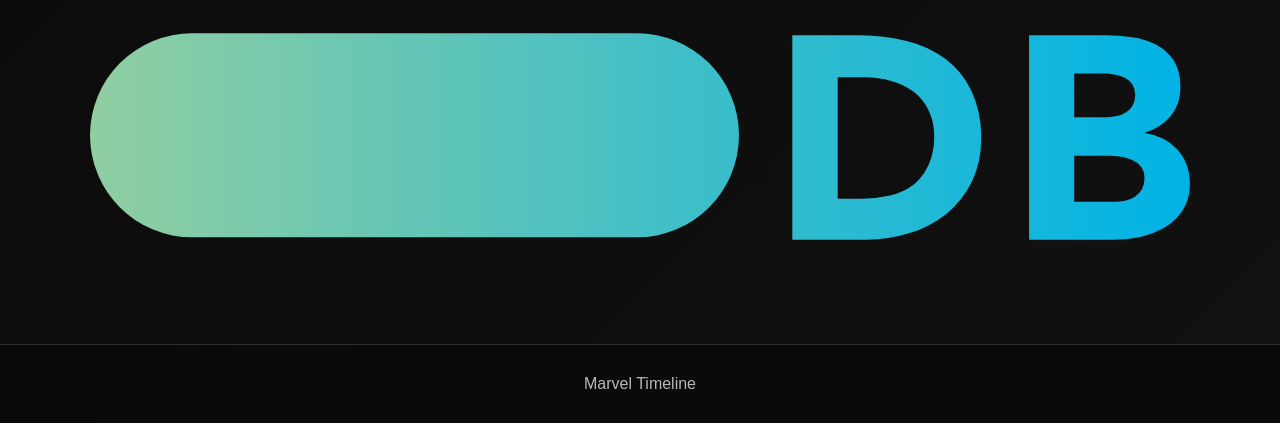
==== commit d9402c64: "Update TMDB link to include attribution image" ====
--- a/index.html
+++ b/index.html
@@ -201,14 +201,17 @@
                 </p>
 
                 <a
-                    href="https://www.themoviedb.org/"
-                    target="_blank"
-                    rel="noopener noreferrer"
-                    class="tmdb-credit"
-                    aria-label="Visit The Movie Database"
-                >
-                    <strong>TMDB</strong>
-                </a>
+    href="https://www.themoviedb.org/"
+    target="_blank"
+    rel="noopener noreferrer"
+    class="tmdb-credit"
+    aria-label="Visit The Movie Database"
+>
+    <img
+        src="images/TMDB attribution image.svg"
+        alt="TMDB"
+    >
+</a>
 
             </div>
 
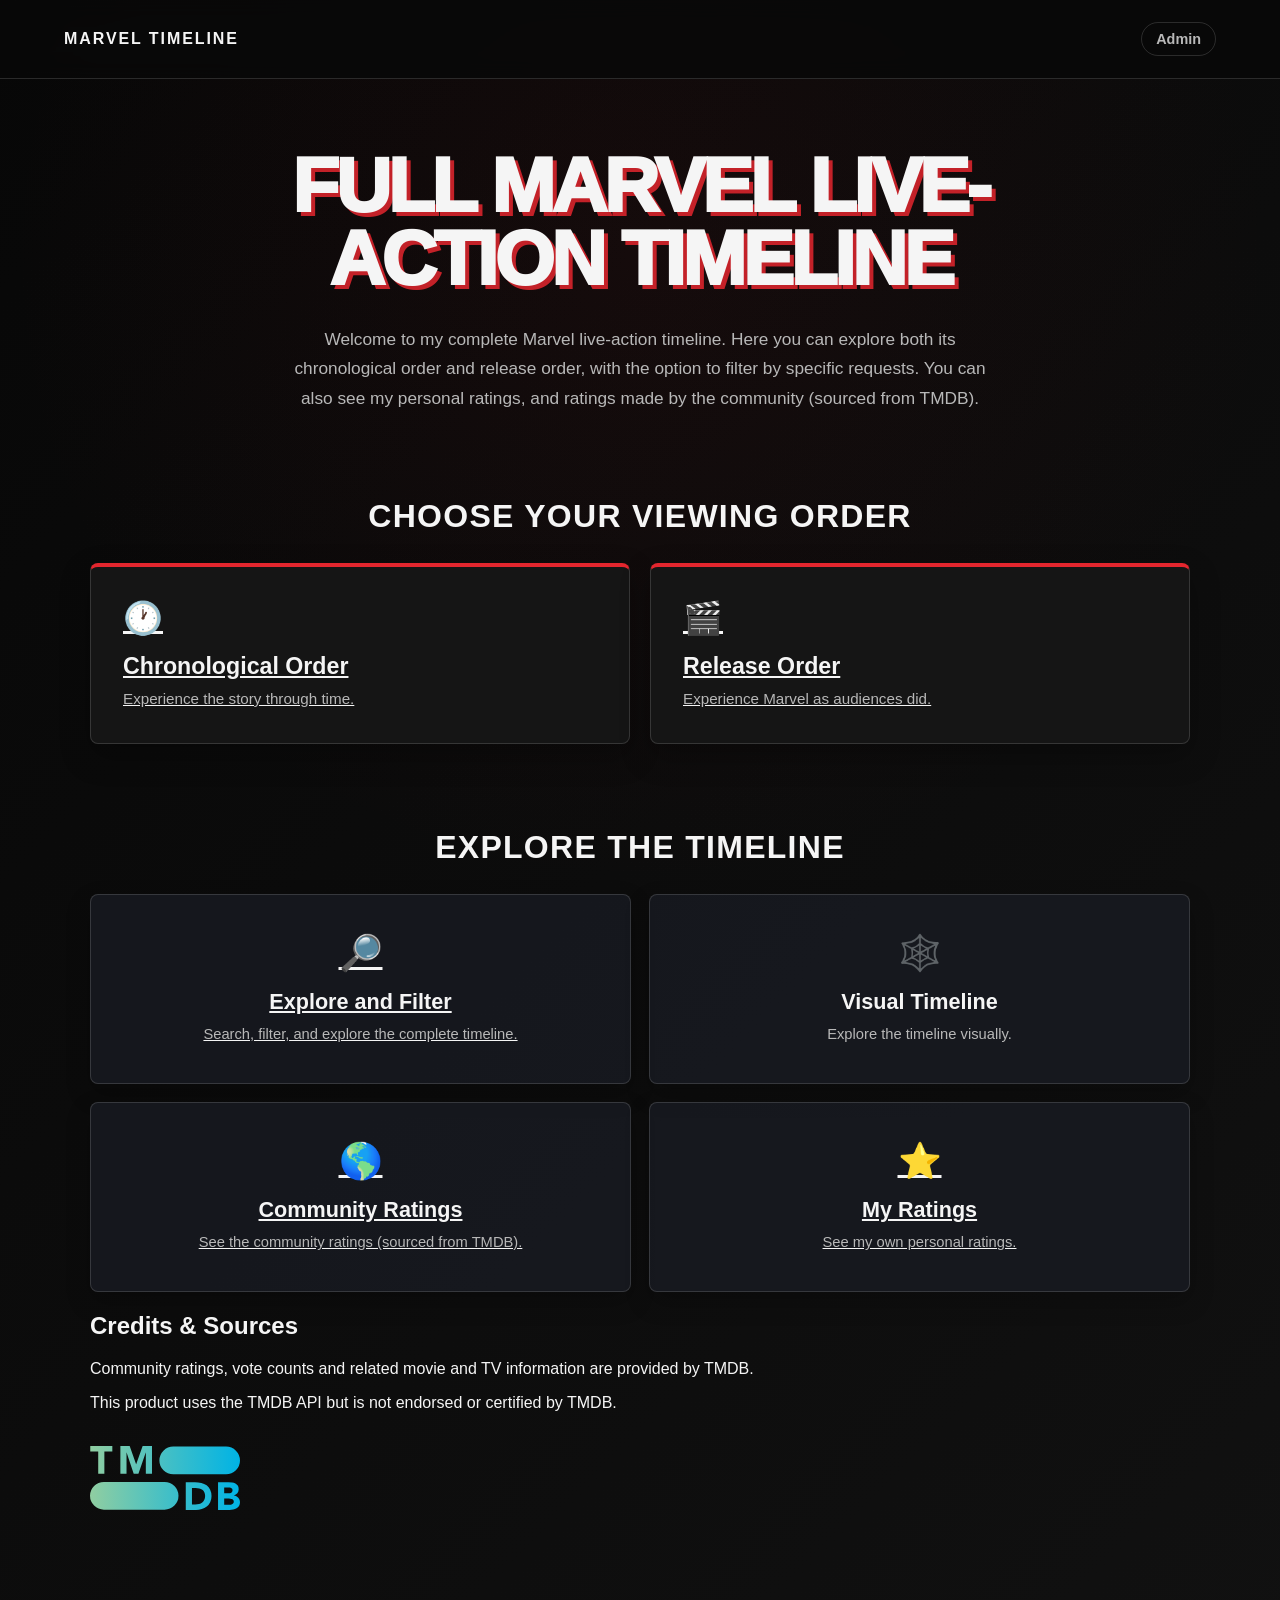
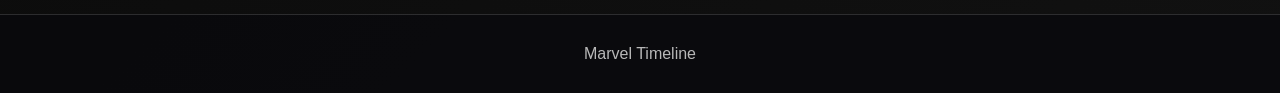
==== commit c91935f6: "Revise introductory text and descriptions in index.html" ====
--- a/index.html
+++ b/index.html
@@ -33,8 +33,7 @@
             </h1>
 
             <p class="intro-text">
-                Welcome to my complete timeline of Marvel's live-action
-                films, series, specials and shorts.
+                Welcome to my complete Marvel live-action timeline. Here you can explore both its chronological order and release order, with the option to filter by specific requests. You can also see my personal ratings, and ratings made by the community (sourced from TMDB).
             </p>
 
         </section>
@@ -61,7 +60,7 @@
                     </span>
 
                     <span class="order-description">
-                        Follow the story through time.
+                        Experience the story through time.
                     </span>
 
                 </a>
@@ -150,7 +149,7 @@
                     </span>
 
                     <span class="destination-description">
-                        See what everyone thinks.
+                        See the community ratings (sourced from TMDB).
                     </span>
 
                 </a>
@@ -170,7 +169,7 @@
                     </span>
 
                     <span class="destination-description">
-                        Explore your personal Marvel ratings.
+                        See my own personal ratings.
                     </span>
 
                 </a>
--- a/styles.css
+++ b/styles.css
@@ -908,6 +908,22 @@
     display: none;
 }
 
+
+/* TMDB attribution logo */
+
+.tmdb-credit {
+    display: inline-block;
+    margin-top: 18px;
+}
+
+.tmdb-credit img {
+    display: block;
+    width: 150px;
+    height: auto;
+    margin: 0 auto;
+}
+
+
 /* Tablet */
 @media (max-width: 900px) {
     main {
@@ -1265,4 +1281,10 @@
         letter-spacing: 1px;
     }
 
-}
+    /* TMDB attribution */
+
+    .tmdb-credit img {
+        width: 110px;
+    }
+
+}
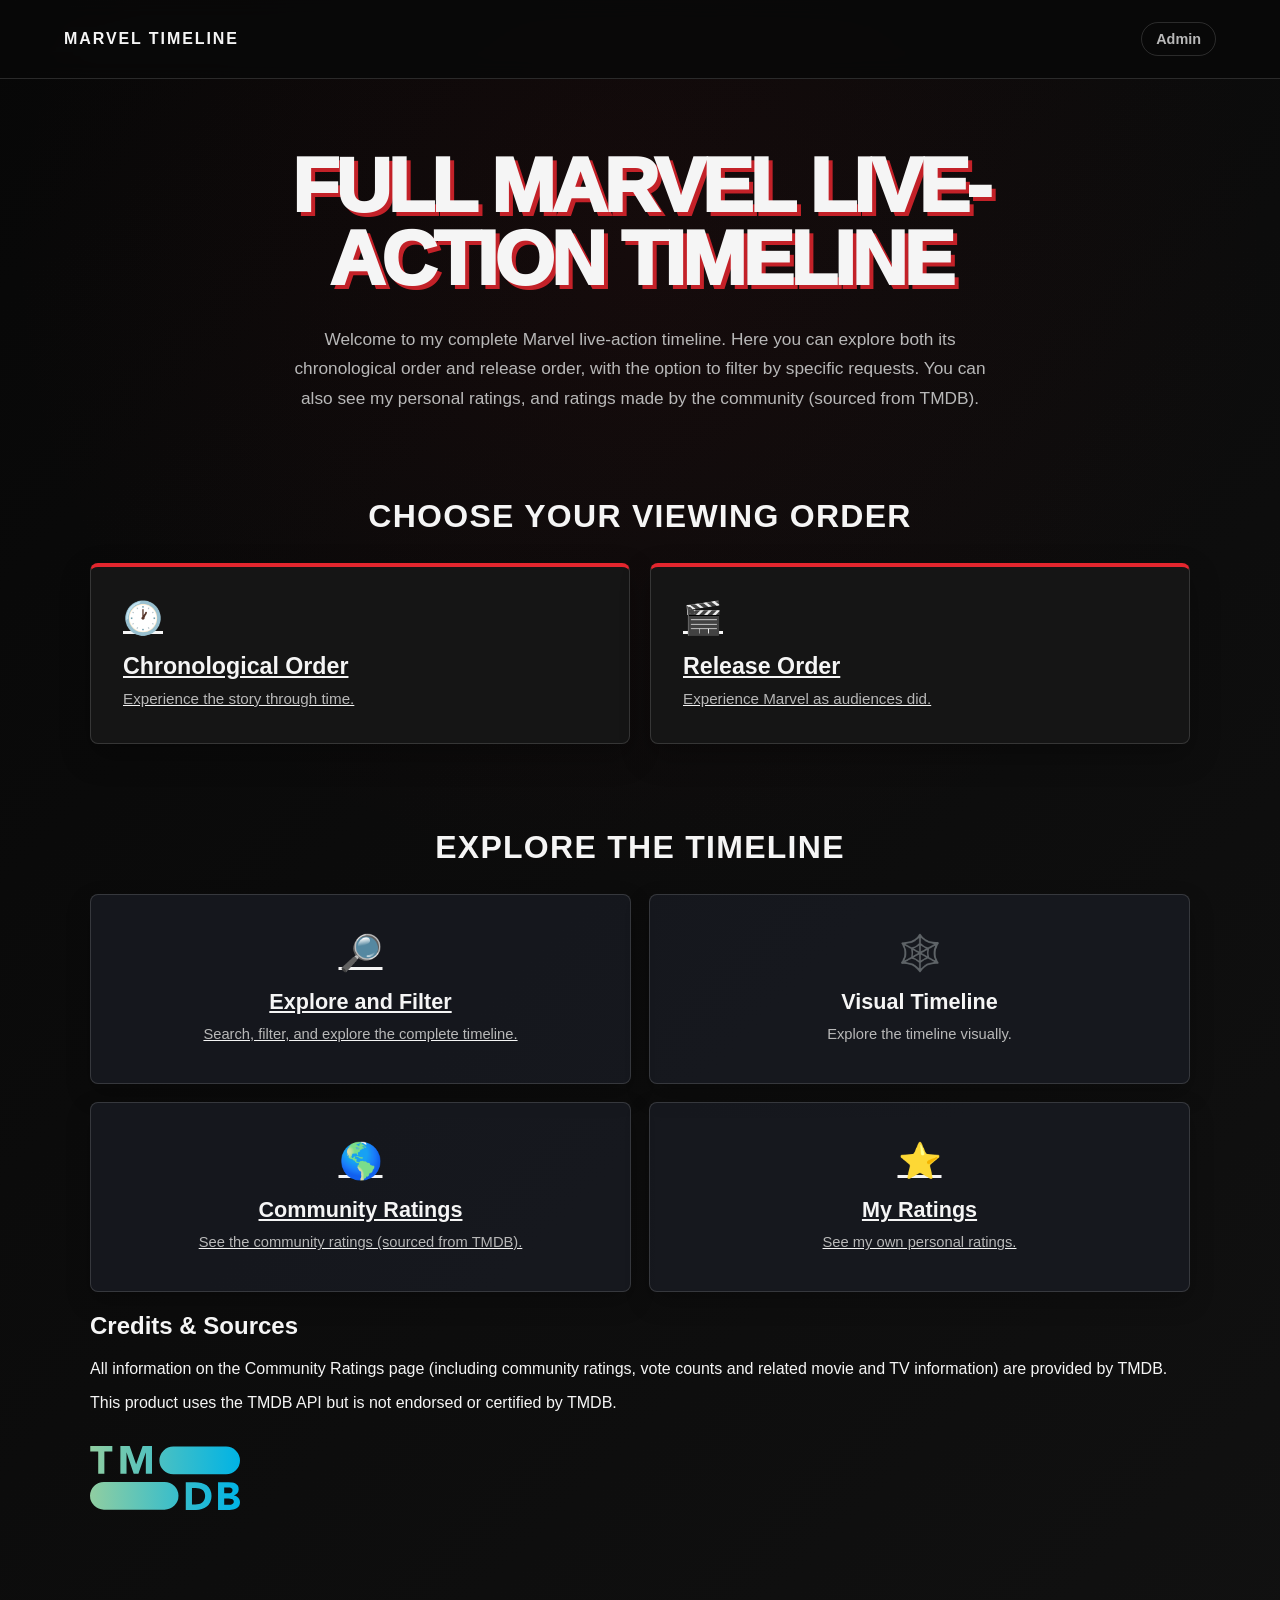
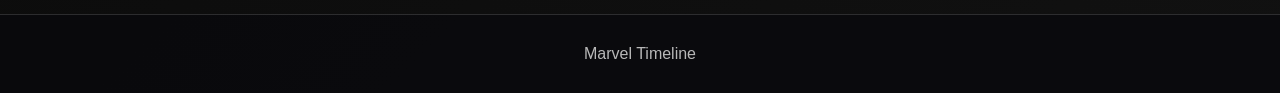
==== commit 137de95a: "Update TMDB information description in index.html" ====
--- a/index.html
+++ b/index.html
@@ -190,8 +190,7 @@
             <div class="credit-item">
 
                 <p>
-                    Community ratings, vote counts and related movie
-                    and TV information are provided by TMDB.
+                    All information on the Community Ratings page (including community ratings, vote counts and related movie and TV information) are provided by TMDB.
                 </p>
 
                 <p>
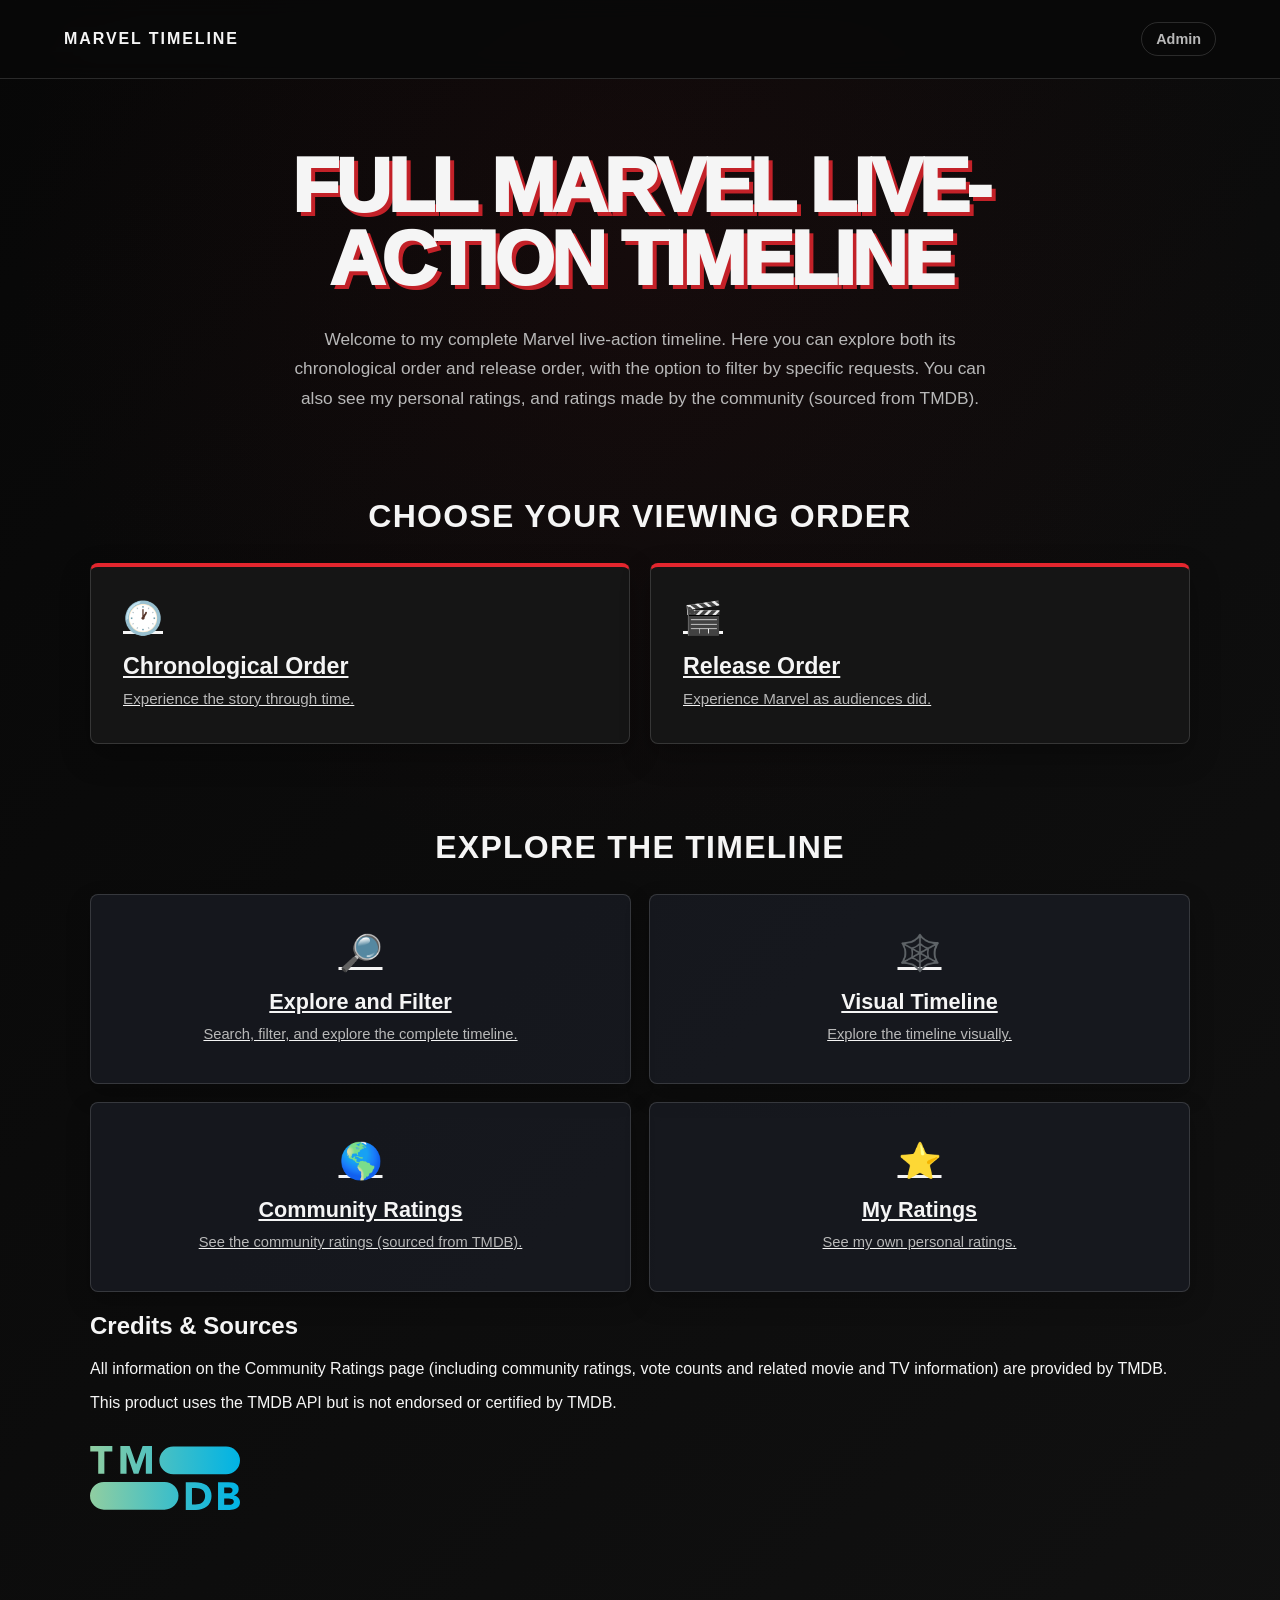
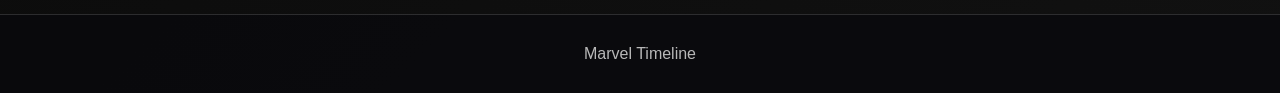
==== commit 067ab050: "Replace button with anchor tag for visual timeline" ====
--- a/index.html
+++ b/index.html
@@ -115,24 +115,24 @@
                 </a>
 
 
-                <button
-                    class="destination-card"
-                    data-section="visual-timeline"
-                >
-
-                    <span class="destination-icon">
-                        🕸️
-                    </span>
-
-                    <span class="destination-title">
-                        Visual Timeline
-                    </span>
-
-                    <span class="destination-description">
-                        Explore the timeline visually.
-                    </span>
-
-                </button>
+                <a
+    href="visual-timeline.html"
+    class="destination-card"
+>
+
+    <span class="destination-icon">
+        🕸️
+    </span>
+
+    <span class="destination-title">
+        Visual Timeline
+    </span>
+
+    <span class="destination-description">
+        Explore the timeline visually.
+    </span>
+
+</a>
 
 
                 <a
